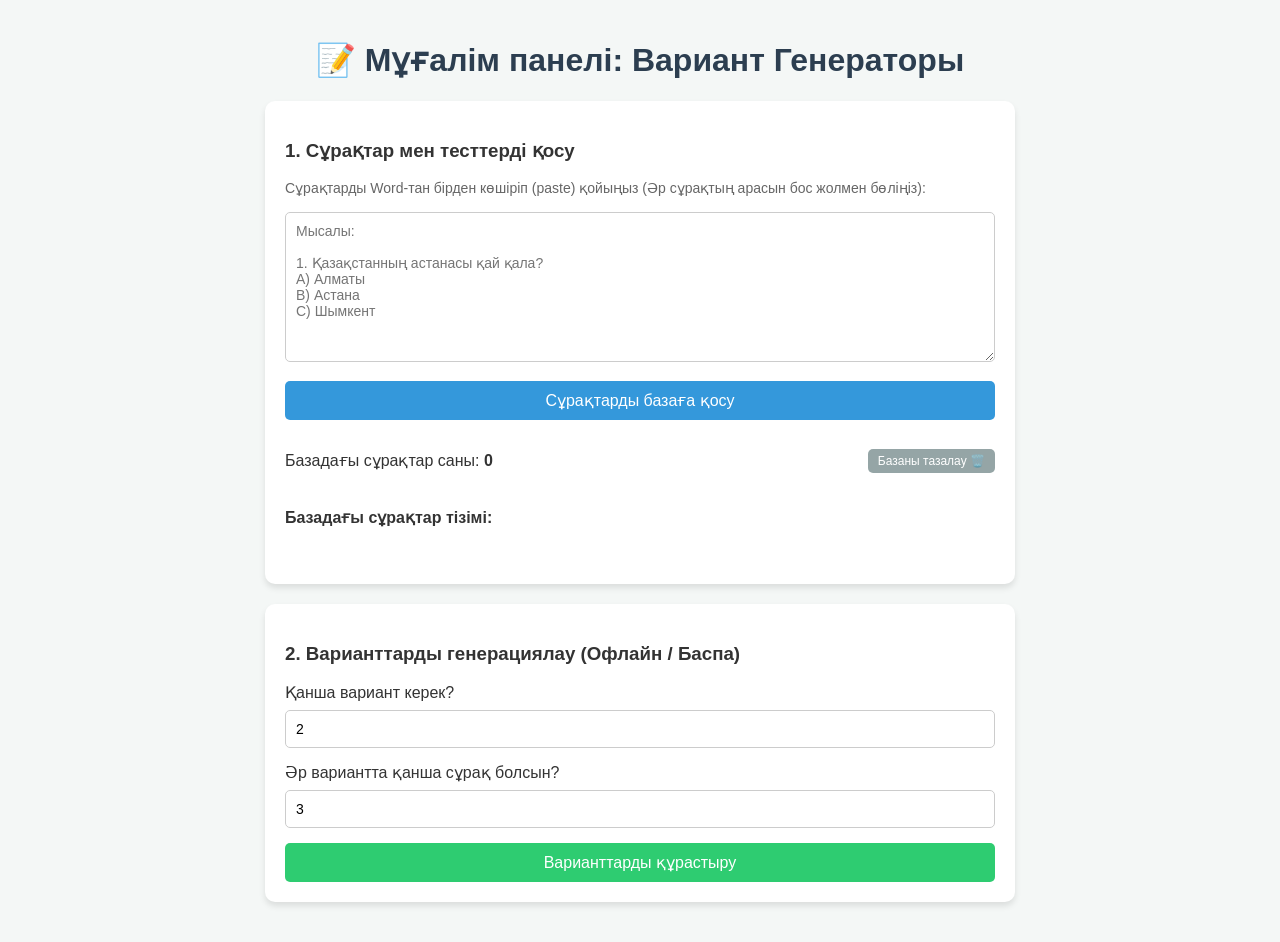
==== teacher.html @ c47fae85 "Update and rename index.html to teacher.html" ====
<!DOCTYPE html>
<html lang="kk">
<head>
    <meta charset="UTF-8">
    <meta name="viewport" content="width=device-width, initial-scale=1.0">
    <title>Мұғалім панелі - Вариант Генераторы</title>
    <link rel="stylesheet" href="style.css">
</head>
<body>
    <div class="container">
        <h1>📝 Мұғалім панелі: Вариант Генераторы</h1>
        
        <!-- Сұрақтарды қосу бөлімі -->
        <div class="card no-print">
            <h3>1. Сұрақтар мен тесттерді қосу</h3>
            <p class="hint">Сұрақтарды Word-тан бірден көшіріп (paste) қойыңыз (Әр сұрақтың арасын бос жолмен бөліңіз):</p>
            
            <textarea id="questionInput" rows="8" placeholder="Мысалы:&#10;&#10;1. Қазақстанның астанасы қай қала?&#10;A) Алматы&#10;B) Астана&#10;C) Шымкент"></textarea>
            
            <button onclick="addQuestions()">Сұрақтарды базаға қосу</button>
            
            <div class="list-header">
                <p>Базадағы сұрақтар саны: <strong id="totalQuestions">0</strong></p>
                <button onclick="clearAllQuestions()" class="btn-clear">Базаны тазалау 🗑️</button>
            </div>
            
            <h4>Базадағы сұрақтар тізімі:</h4>
            <ul id="questionsList" class="questions-list"></ul>
        </div>

        <!-- Вариант жасау бөлімі -->
        <div class="card no-print">
            <h3>2. Варианттарды генерациялау (Офлайн / Баспа)</h3>
            <label for="variantCount">Қанша вариант керек?</label>
            <input type="number" id="variantCount" min="1" max="10" value="2">
            
            <label for="questionsPerVariant">Әр вариантта қанша сұрақ болсын?</label>
            <input type="number" id="questionsPerVariant" min="1" max="10" value="3">

            <button onclick="generateVariants()" class="btn-generate">Варианттарды құрастыру</button>
        </div>

        <!-- Басқару батырмалары -->
        <div id="actionButtons" class="action-buttons no-print" style="display: none;">
            <button onclick="window.print()" class="btn-print">🖨️ Печать / PDF сақтау</button>
            <button onclick="copyToClipboard()" class="btn-copy">📋 Барлық вариантты көшіру</button>
        </div>

        <!-- Нәтиже шығатын жер -->
        <div id="output" class="output-section"></div>
    </div>

    <script src="script.js"></script>
</body>
</html>
---- style.css ----
body {
    font-family: 'Segoe UI', Tahoma, Geneva, Verdana, sans-serif;
    background-color: #f4f7f6;
    margin: 0;
    padding: 20px;
    color: #333;
}

.container {
    max-width: 750px;
    margin: 0 auto;
}

h1 {
    text-align: center;
    color: #2c3e50;
}

.card {
    background: #ffffff;
    padding: 20px;
    margin-bottom: 20px;
    border-radius: 10px;
    box-shadow: 0 4px 6px rgba(0,0,0,0.1);
}

.hint {
    font-size: 14px;
    color: #666;
    margin-bottom: 8px;
}

textarea, input[type="number"] {
    width: 100%;
    padding: 10px;
    margin: 8px 0 15px 0;
    box-sizing: border-box;
    border: 1px solid #ccc;
    border-radius: 5px;
    font-family: inherit;
    font-size: 14px;
}

textarea {
    resize: vertical;
}

.checkbox-group {
    display: flex;
    align-items: center;
    margin-bottom: 15px;
    gap: 8px;
}

.checkbox-group input {
    width: auto;
    cursor: pointer;
}

button {
    background-color: #3498db;
    color: white;
    padding: 10px 15px;
    border: none;
    border-radius: 5px;
    cursor: pointer;
    font-size: 16px;
    width: 100%;
}

button:hover {
    background-color: #2980b9;
}

.btn-generate {
    background-color: #2ecc71;
}

.btn-generate:hover {
    background-color: #27ae60;
}

.list-header {
    display: flex;
    justify-content: space-between;
    align-items: center;
    margin-top: 15px;
}

.btn-clear {
    background-color: #95a5a6;
    width: auto;
    padding: 5px 10px;
    font-size: 12px;
}

.btn-clear:hover {
    background-color: #7f8c8d;
}

.questions-list {
    list-style: none;
    padding: 0;
    max-height: 250px;
    overflow-y: auto;
}

.questions-list li {
    background: #f9f9f9;
    padding: 8px 12px;
    margin-bottom: 8px;
    border-radius: 5px;
    display: flex;
    justify-content: space-between;
    align-items: flex-start;
    border: 1px solid #ddd;
    white-space: pre-line;
}

.question-text {
    flex-grow: 1;
    margin-right: 10px;
}

.btn-delete {
    background-color: #e74c3c;
    color: white;
    border: none;
    padding: 4px 8px;
    border-radius: 4px;
    cursor: pointer;
    font-size: 12px;
    width: auto;
    flex-shrink: 0;
}

.action-buttons {
    display: flex;
    gap: 10px;
    margin-bottom: 20px;
}

.btn-print {
    background-color: #8e44ad;
}

.btn-print:hover {
    background-color: #732d91;
}

.btn-copy {
    background-color: #e67e22;
}

.btn-copy:hover {
    background-color: #d35400;
}

.variant-box {
    background: #ffffff;
    border-left: 5px solid #3498db;
    padding: 15px;
    margin-top: 15px;
    border-radius: 5px;
    page-break-inside: avoid;
}

.variant-title {
    font-weight: bold;
    color: #2c3e50;
    font-size: 18px;
    margin-bottom: 10px;
}

.variant-box ol li {
    margin-bottom: 12px;
    white-space: pre-line;
}

/* Печать алайында артық элементтерді жасыру */
@media print {
    body {
        background-color: #fff;
        padding: 0;
    }
    .no-print, h1 {
        display: none !important;
    }
    .variant-box {
        border-left: 2px solid #000;
        box-shadow: none;
        margin-bottom: 30px;
    }
}
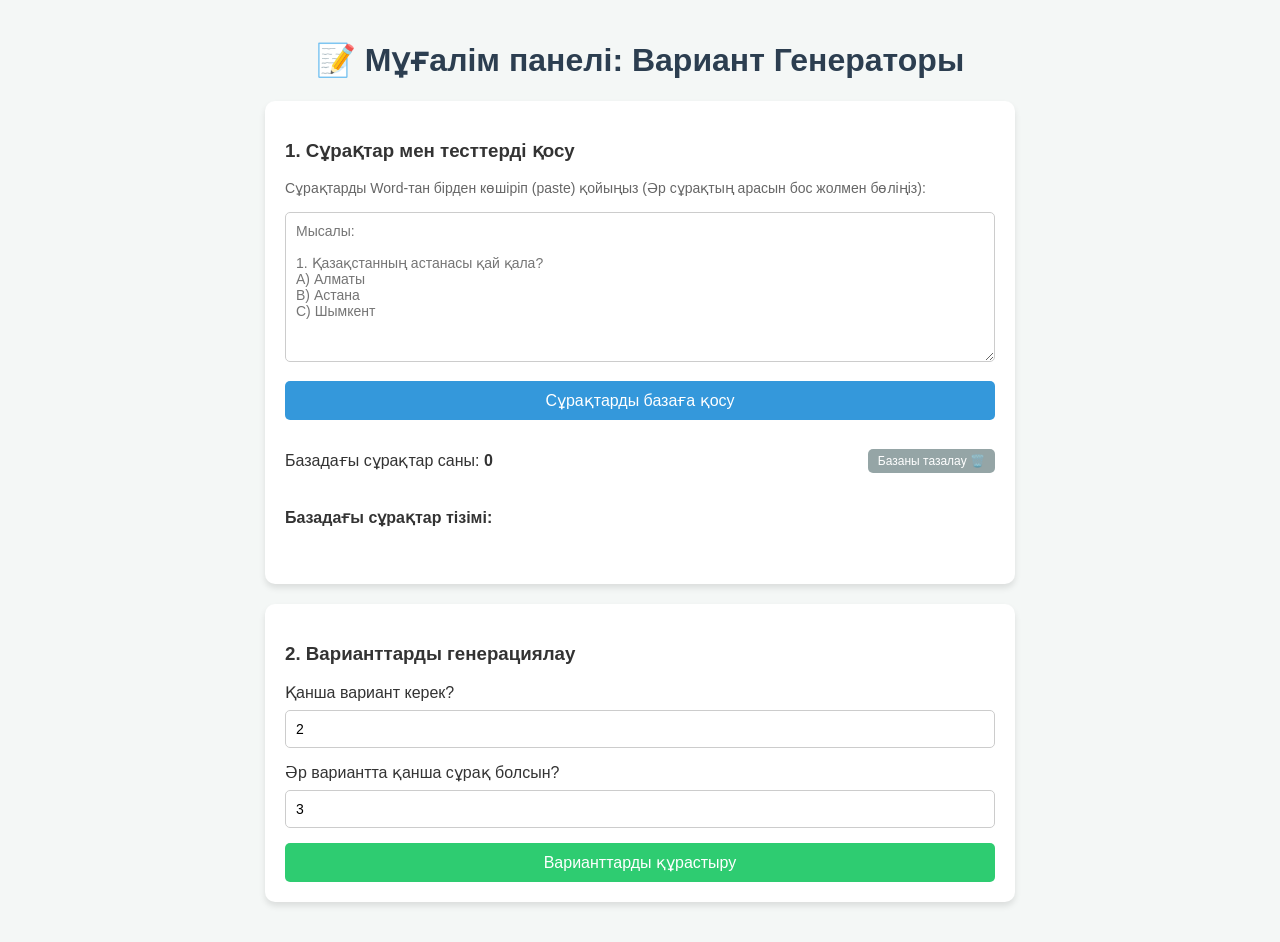
==== commit d6b36eac: "Update teacher.html" ====
--- a/teacher.html
+++ b/teacher.html
@@ -17,11 +17,11 @@
             
             <textarea id="questionInput" rows="8" placeholder="Мысалы:&#10;&#10;1. Қазақстанның астанасы қай қала?&#10;A) Алматы&#10;B) Астана&#10;C) Шымкент"></textarea>
             
-            <button onclick="addQuestions()">Сұрақтарды базаға қосу</button>
+            <button type="button" onclick="addQuestions()">Сұрақтарды базаға қосу</button>
             
             <div class="list-header">
                 <p>Базадағы сұрақтар саны: <strong id="totalQuestions">0</strong></p>
-                <button onclick="clearAllQuestions()" class="btn-clear">Базаны тазалау 🗑️</button>
+                <button type="button" onclick="clearAllQuestions()" class="btn-clear">Базаны тазалау 🗑️</button>
             </div>
             
             <h4>Базадағы сұрақтар тізімі:</h4>
@@ -30,20 +30,20 @@
 
         <!-- Вариант жасау бөлімі -->
         <div class="card no-print">
-            <h3>2. Варианттарды генерациялау (Офлайн / Баспа)</h3>
+            <h3>2. Варианттарды генерациялау</h3>
             <label for="variantCount">Қанша вариант керек?</label>
             <input type="number" id="variantCount" min="1" max="10" value="2">
             
             <label for="questionsPerVariant">Әр вариантта қанша сұрақ болсын?</label>
             <input type="number" id="questionsPerVariant" min="1" max="10" value="3">
 
-            <button onclick="generateVariants()" class="btn-generate">Варианттарды құрастыру</button>
+            <button type="button" onclick="generateVariants()" class="btn-generate">Варианттарды құрастыру</button>
         </div>
 
         <!-- Басқару батырмалары -->
         <div id="actionButtons" class="action-buttons no-print" style="display: none;">
-            <button onclick="window.print()" class="btn-print">🖨️ Печать / PDF сақтау</button>
-            <button onclick="copyToClipboard()" class="btn-copy">📋 Барлық вариантты көшіру</button>
+            <button type="button" onclick="window.print()" class="btn-print">🖨️ Печать / PDF сақтау</button>
+            <button type="button" onclick="copyToClipboard()" class="btn-copy">📋 Барлық вариантты көшіру</button>
         </div>
 
         <!-- Нәтиже шығатын жер -->
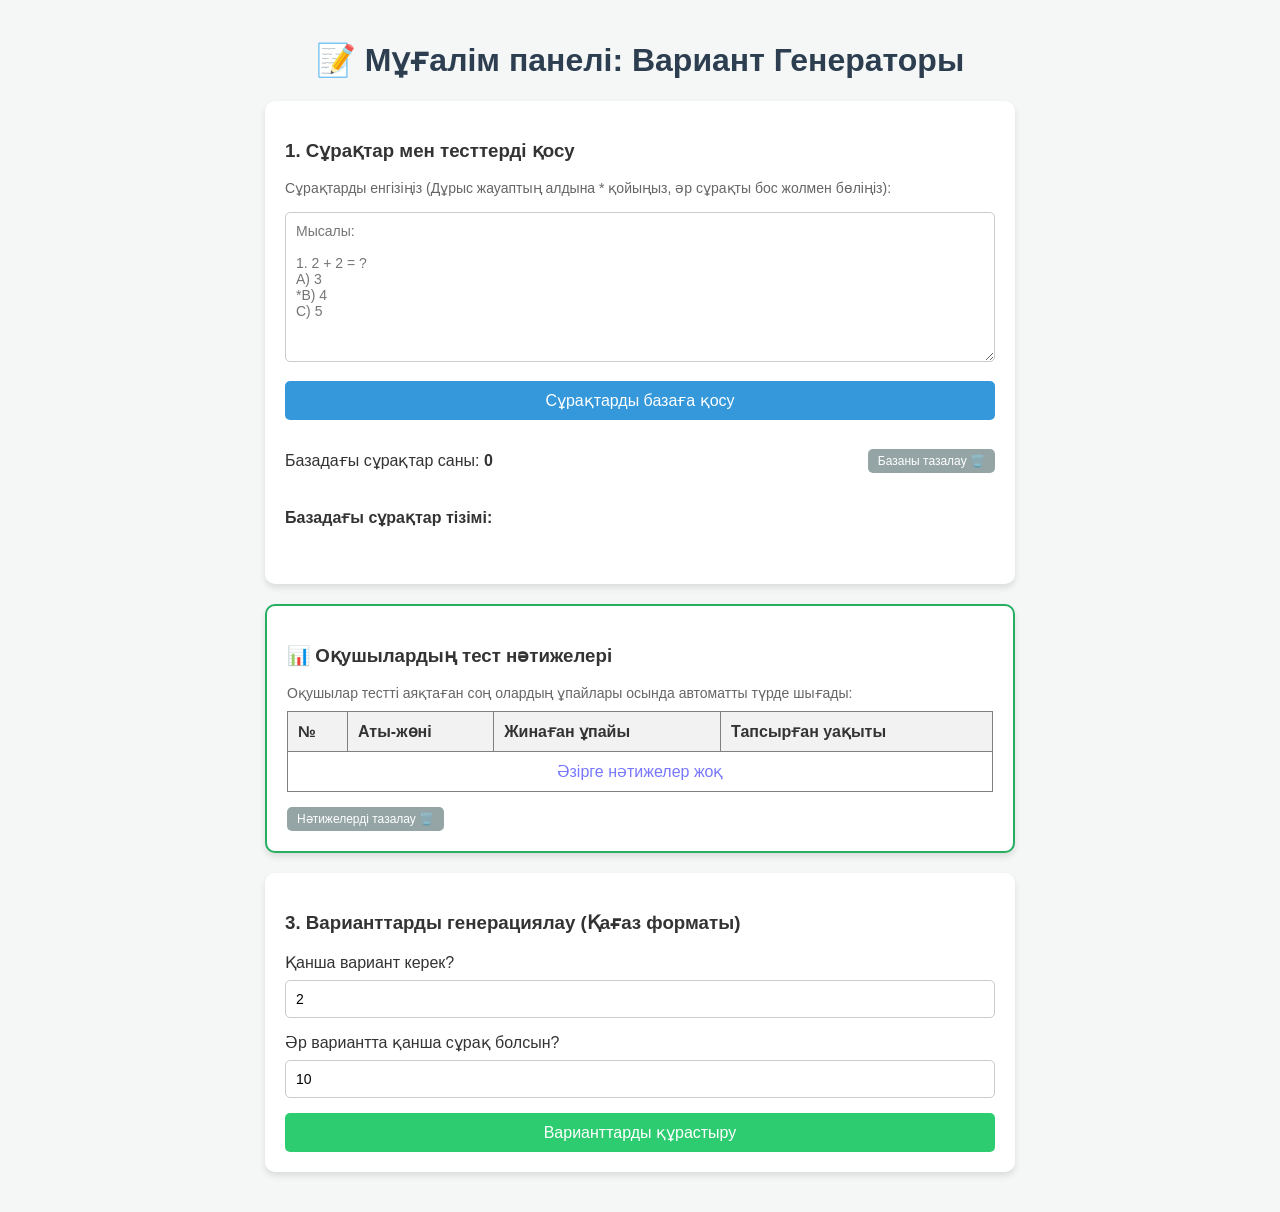
==== commit 4bc205f4: "Update teacher.html" ====
--- a/teacher.html
+++ b/teacher.html
@@ -13,9 +13,9 @@
         <!-- Сұрақтарды қосу бөлімі -->
         <div class="card no-print">
             <h3>1. Сұрақтар мен тесттерді қосу</h3>
-            <p class="hint">Сұрақтарды Word-тан бірден көшіріп (paste) қойыңыз (Әр сұрақтың арасын бос жолмен бөліңіз):</p>
+            <p class="hint">Сұрақтарды енгізіңіз (Дұрыс жауаптың алдына * қойыңыз, әр сұрақты бос жолмен бөліңіз):</p>
             
-            <textarea id="questionInput" rows="8" placeholder="Мысалы:&#10;&#10;1. Қазақстанның астанасы қай қала?&#10;A) Алматы&#10;B) Астана&#10;C) Шымкент"></textarea>
+            <textarea id="questionInput" rows="8" placeholder="Мысалы:&#10;&#10;1. 2 + 2 = ?&#10;A) 3&#10;*B) 4&#10;C) 5"></textarea>
             
             <button type="button" onclick="addQuestions()">Сұрақтарды базаға қосу</button>
             
@@ -28,14 +28,39 @@
             <ul id="questionsList" class="questions-list"></ul>
         </div>
 
+        <!-- Оқушылардың нәтижелерін көру бөлімі -->
+        <div class="card no-print" style="margin-top: 20px; border: 2px solid #27ae60;">
+            <h3>📊 Оқушылардың тест нәтижелері</h3>
+            <p class="hint">Оқушылар тестті аяқтаған соң олардың ұпайлары осында автоматты түрде шығады:</p>
+            
+            <div style="overflow-x: auto; margin-top: 10px;">
+                <table style="width: 100%; border-collapse: collapse; text-align: left;" border="1">
+                    <thead>
+                        <tr style="background: #f2f2f2;">
+                            <th style="padding: 10px;">№</th>
+                            <th style="padding: 10px;">Аты-жөні</th>
+                            <th style="padding: 10px;">Жинаған ұпайы</th>
+                            <th style="padding: 10px;">Тапсырған уақыты</th>
+                        </tr>
+                    </thead>
+                    <tbody id="resultsTableBody">
+                        <tr>
+                            <td colspan="4" style="text-align: center; padding: 10px; color: #77f;">Әзірге нәтижелер жоқ</td>
+                        </tr>
+                    </tbody>
+                </table>
+            </div>
+            <button type="button" onclick="clearResults()" class="btn-clear" style="margin-top: 15px;">Нәтижелерді тазалау 🗑️</button>
+        </div>
+
         <!-- Вариант жасау бөлімі -->
-        <div class="card no-print">
-            <h3>2. Варианттарды генерациялау</h3>
+        <div class="card no-print" style="margin-top: 20px;">
+            <h3>3. Варианттарды генерациялау (Қағаз форматы)</h3>
             <label for="variantCount">Қанша вариант керек?</label>
             <input type="number" id="variantCount" min="1" max="10" value="2">
             
             <label for="questionsPerVariant">Әр вариантта қанша сұрақ болсын?</label>
-            <input type="number" id="questionsPerVariant" min="1" max="10" value="3">
+            <input type="number" id="questionsPerVariant" min="1" max="30" value="10">
 
             <button type="button" onclick="generateVariants()" class="btn-generate">Варианттарды құрастыру</button>
         </div>
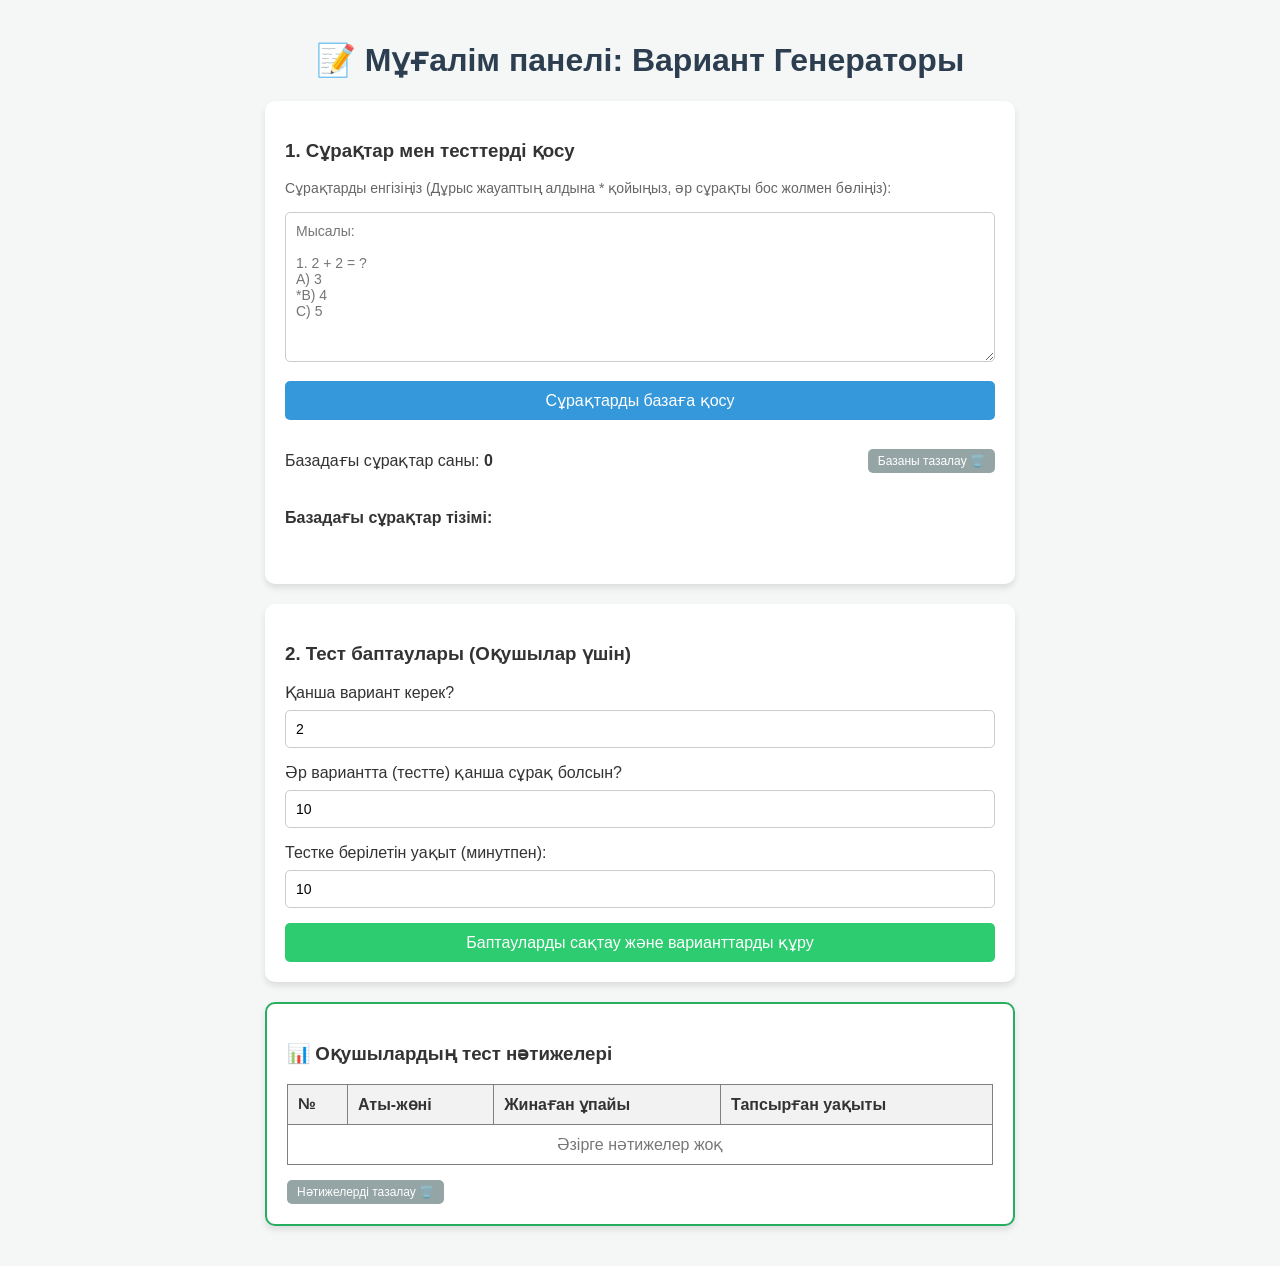
==== commit dc09f9ce: "Update teacher.html" ====
--- a/teacher.html
+++ b/teacher.html
@@ -28,11 +28,24 @@
             <ul id="questionsList" class="questions-list"></ul>
         </div>
 
+        <!-- Тест баптаулары (Уақыт пен сұрақ саны) -->
+        <div class="card no-print" style="margin-top: 20px;">
+            <h3>2. Тест баптаулары (Оқушылар үшін)</h3>
+            <label for="variantCount">Қанша вариант керек?</label>
+            <input type="number" id="variantCount" min="1" max="10" value="2">
+            
+            <label for="questionsPerVariant">Әр вариантта (тестте) қанша сұрақ болсын?</label>
+            <input type="number" id="questionsPerVariant" min="1" max="50" value="10">
+
+            <label for="testTimeMinutes">Тестке берілетін уақыт (минутпен):</label>
+            <input type="number" id="testTimeMinutes" min="1" max="120" value="10">
+
+            <button type="button" onclick="generateVariants()" class="btn-generate">Баптауларды сақтау және варианттарды құру</button>
+        </div>
+
         <!-- Оқушылардың нәтижелерін көру бөлімі -->
         <div class="card no-print" style="margin-top: 20px; border: 2px solid #27ae60;">
             <h3>📊 Оқушылардың тест нәтижелері</h3>
-            <p class="hint">Оқушылар тестті аяқтаған соң олардың ұпайлары осында автоматты түрде шығады:</p>
-            
             <div style="overflow-x: auto; margin-top: 10px;">
                 <table style="width: 100%; border-collapse: collapse; text-align: left;" border="1">
                     <thead>
@@ -45,24 +58,12 @@
                     </thead>
                     <tbody id="resultsTableBody">
                         <tr>
-                            <td colspan="4" style="text-align: center; padding: 10px; color: #77f;">Әзірге нәтижелер жоқ</td>
+                            <td colspan="4" style="text-align: center; padding: 10px; color: #777;">Әзірге нәтижелер жоқ</td>
                         </tr>
                     </tbody>
                 </table>
             </div>
             <button type="button" onclick="clearResults()" class="btn-clear" style="margin-top: 15px;">Нәтижелерді тазалау 🗑️</button>
-        </div>
-
-        <!-- Вариант жасау бөлімі -->
-        <div class="card no-print" style="margin-top: 20px;">
-            <h3>3. Варианттарды генерациялау (Қағаз форматы)</h3>
-            <label for="variantCount">Қанша вариант керек?</label>
-            <input type="number" id="variantCount" min="1" max="10" value="2">
-            
-            <label for="questionsPerVariant">Әр вариантта қанша сұрақ болсын?</label>
-            <input type="number" id="questionsPerVariant" min="1" max="30" value="10">
-
-            <button type="button" onclick="generateVariants()" class="btn-generate">Варианттарды құрастыру</button>
         </div>
 
         <!-- Басқару батырмалары -->
